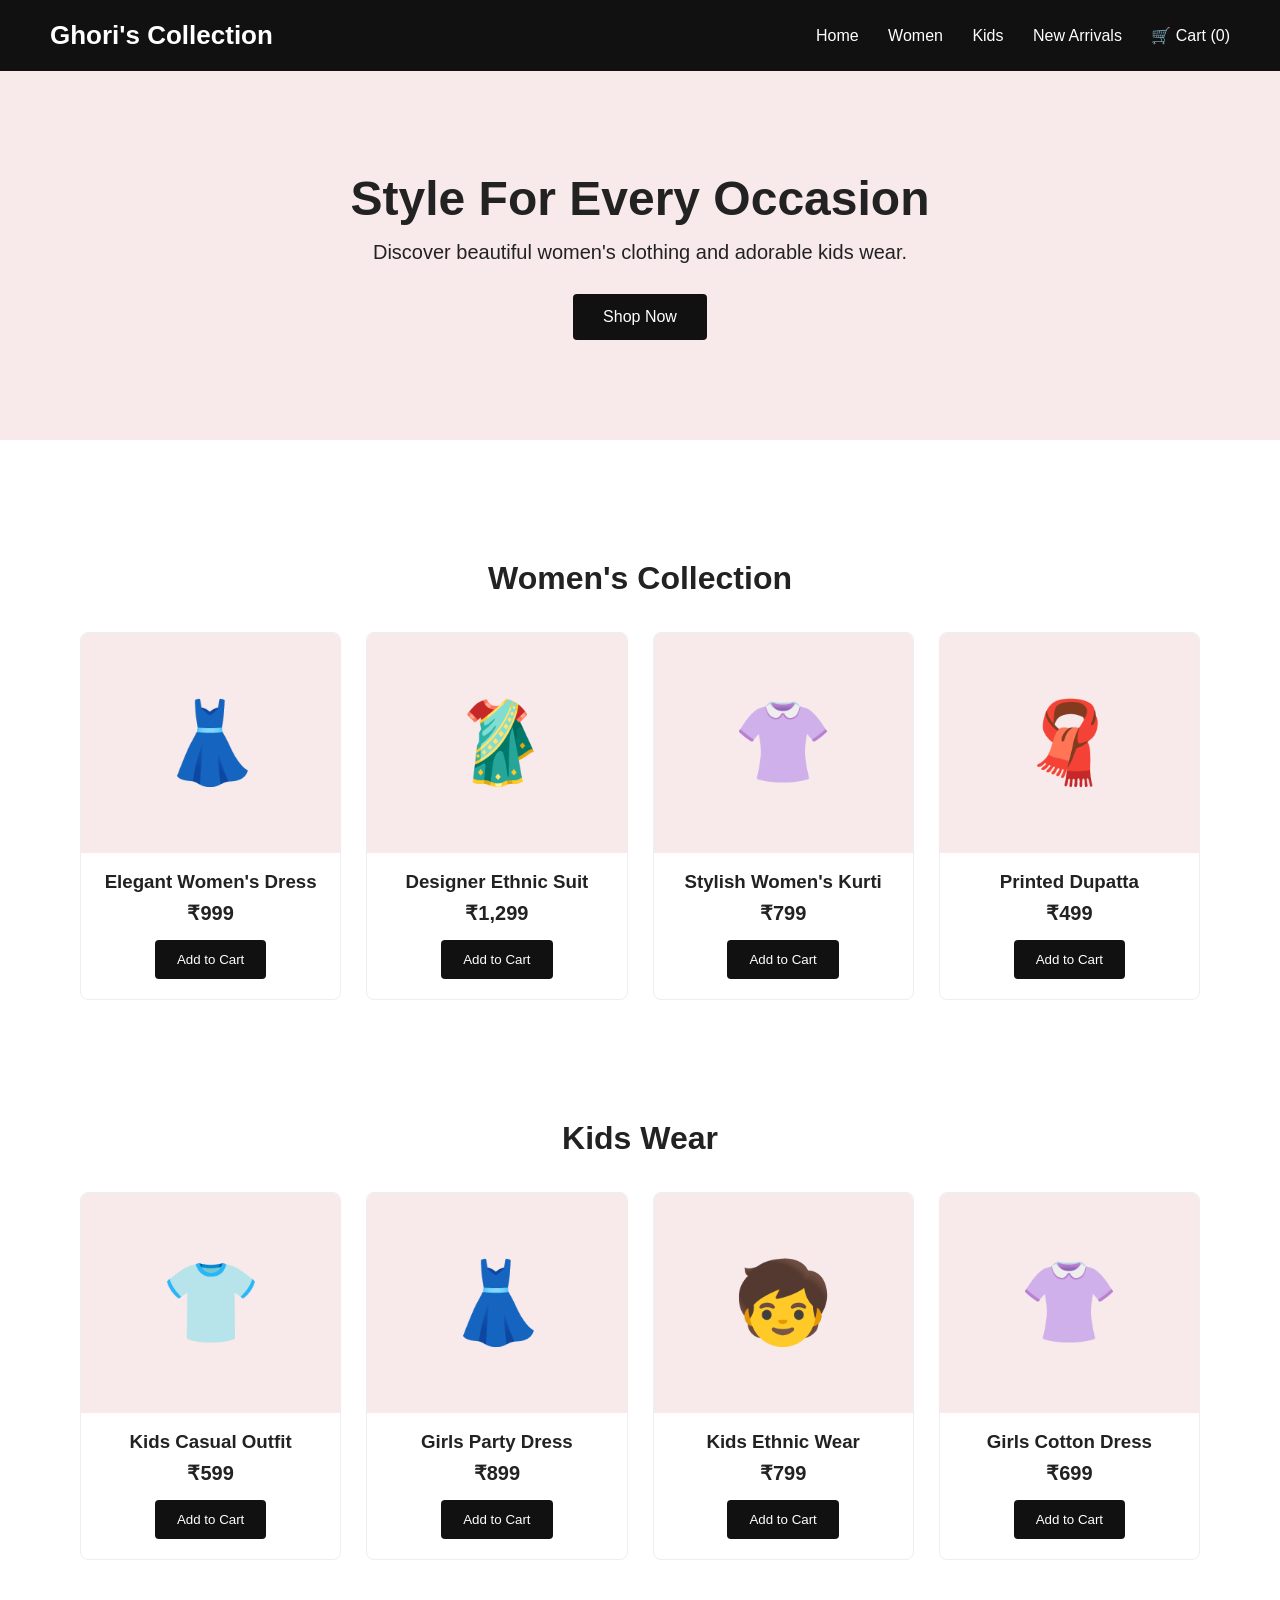
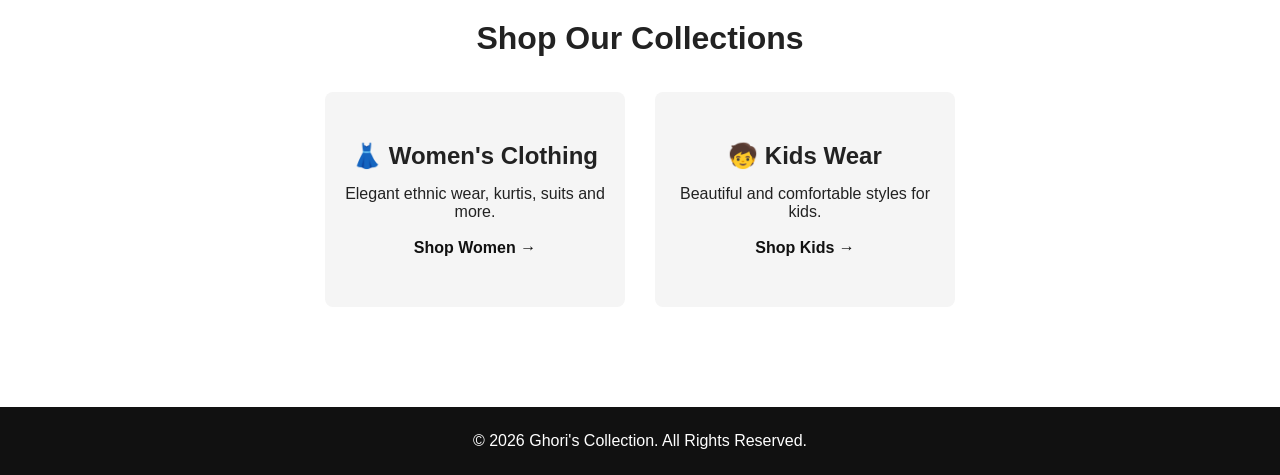
==== index.html @ 00136d75 "Add files via upload" ====
<!DOCTYPE html>
<html lang="en">
<head>
    <meta charset="UTF-8">
    <meta name="viewport" content="width=device-width, initial-scale=1.0">

    <title>Ghori's Collection</title>
    <link rel="stylesheet" href="css/style.css">
</head>


<body>

<header>
    <div class="logo">Ghori's Collection</div>

    <nav>
        <a href="#">Home</a>
        <a href="#">Women</a>
        <a href="#">Kids</a>
        <a href="#">New Arrivals</a>
        <a href="#" id="cart">🛒 Cart (0)</a>
    </nav>
</header>

<section class="hero">
    <h1>Style For Every Occasion</h1>
    <p>Discover beautiful women's clothing and adorable kids wear.</p>
    <a href="#" class="shop-button">Shop Now</a>
</section>

<section class="categories">
    <section class="products">

        <h2>Women's Collection</h2>

        <div class="product-container">

            <div class="product-card">
                <div class="product-image">👗</div>
                <h3>Elegant Women's Dress</h3>
                <p class="price">₹999</p>
                <button onclick="addToCart('Elegant Women\'s Dress', 999)">Add to Cart</button>
            </div>

            <div class="product-card">
                <div class="product-image">🥻</div>
                <h3>Designer Ethnic Suit</h3>
                <p class="price">₹1,299</p>
                <button onclick="addToCart('Designer Ethnic Suit', 1299)">Add to Cart</button>
            </div>

            <div class="product-card">
                <div class="product-image">👚</div>
                <h3>Stylish Women's Kurti</h3>
                <p class="price">₹799</p>
                <button onclick="addToCart()">Add to Cart</button>
            </div>

            <div class="product-card">
                <div class="product-image">🧣</div>
                <h3>Printed Dupatta</h3>
                <p class="price">₹499</p>
                <button onclick="addToCart()">Add to Cart</button>
            </div>

        </div>

    </section><section class="products">

    <h2>Kids Wear</h2>

    <div class="product-container">

        <div class="product-card">
            <div class="product-image">👕</div>
            <h3>Kids Casual Outfit</h3>
            <p class="price">₹599</p>
            <button onclick="addToCart()">Add to Cart</button>
        </div>

        <div class="product-card">
            <div class="product-image">👗</div>
            <h3>Girls Party Dress</h3>
            <p class="price">₹899</p>
            <button onclick="addToCart()">Add to Cart</button>
        </div>

        <div class="product-card">
            <div class="product-image">🧒</div>
            <h3>Kids Ethnic Wear</h3>
            <p class="price">₹799</p>
            <button onclick="addToCart()">Add to Cart</button>
        </div>

        <div class="product-card">
            <div class="product-image">👚</div>
            <h3>Girls Cotton Dress</h3>
            <p class="price">₹699</p>
            <button onclick="addToCart()">Add to Cart</button>
        </div>

    </div>

</section>

    <h2>Shop Our Collections</h2>

    <div class="category-container">

        <div class="category-card">
            <h3>👗 Women's Clothing</h3>
            <p>Elegant ethnic wear, kurtis, suits and more.</p>
            <br>
            <a href="#">Shop Women →</a>
        </div>

        <div class="category-card">
            <h3>🧒 Kids Wear</h3>
            <p>Beautiful and comfortable styles for kids.</p>
            <br>
            <a href="#">Shop Kids →</a>
        </div>

    </div>

</section>

    <footer>
        <p>© 2026 Ghori's Collection. All Rights Reserved.</p>
    </footer>

    <script src="js/script.js"></script>

</body>
</html>
---- css/style.css ----
* {
    margin: 0;
    padding: 0;
    box-sizing: border-box;
}

body {
    font-family: Arial, sans-serif;
    background: #fff;
    color: #222;
}

header {
    background: #111;
    color: white;
    padding: 20px 50px;
    display: flex;
    justify-content: space-between;
    align-items: center;
}

.logo {
    font-size: 26px;
    font-weight: bold;
}

nav a {
    color: white;
    text-decoration: none;
    margin-left: 25px;
    font-size: 16px;
}

nav a:hover {
    color: #e8b4b8;
}

.hero {
    text-align: center;
    padding: 100px 20px;
    background: #f8e9eb;
}

.hero h1 {
    font-size: 48px;
    margin-bottom: 15px;
}

.hero p {
    font-size: 20px;
    margin-bottom: 30px;
}

.shop-button {
    background: #111;
    color: white;
    padding: 14px 30px;
    text-decoration: none;
    display: inline-block;
    border-radius: 4px;
}

.shop-button:hover {
    background: #444;
}

.categories {
    padding: 60px 40px;
    text-align: center;
}

.categories h2 {
    font-size: 32px;
    margin-bottom: 35px;
}

.category-container {
    display: flex;
    justify-content: center;
    gap: 30px;
    flex-wrap: wrap;
}

.category-card {
    width: 300px;
    padding: 50px 20px;
    background: #f5f5f5;
    border-radius: 8px;
}

.category-card h3 {
    font-size: 24px;
    margin-bottom: 15px;
}

.category-card a {
    color: #111;
    font-weight: bold;
    text-decoration: none;
}

footer {
    background: #111;
    color: white;
    text-align: center;
    padding: 25px;
    margin-top: 40px;
}
.products {
    padding: 60px 40px;
    text-align: center;
}

.products h2 {
    font-size: 32px;
    margin-bottom: 35px;
}

.product-container {
    display: grid;
    grid-template-columns: repeat(4, 1fr);
    gap: 25px;
    max-width: 1200px;
    margin: auto;
}

.product-card {
    background: white;
    border: 1px solid #eee;
    border-radius: 8px;
    padding-bottom: 20px;
    overflow: hidden;
    transition: transform 0.3s;
}

.product-card:hover {
    transform: translateY(-5px);
}

.product-image {
    height: 220px;
    background: #f8e9eb;
    display: flex;
    align-items: center;
    justify-content: center;
    font-size: 80px;
}

.product-card h3 {
    margin: 18px 10px 8px;
}

.price {
    font-size: 20px;
    font-weight: bold;
    margin-bottom: 15px;
}

.product-card button {
    background: #111;
    color: white;
    border: none;
    padding: 12px 22px;
    border-radius: 4px;
    cursor: pointer;
}

.product-card button:hover {
    background: #444;
}

@media (max-width: 800px) {
    .product-container {
        grid-template-columns: repeat(2, 1fr);
    }
}

@media (max-width: 500px) {
    .product-container {
        grid-template-columns: 1fr;
    }
}
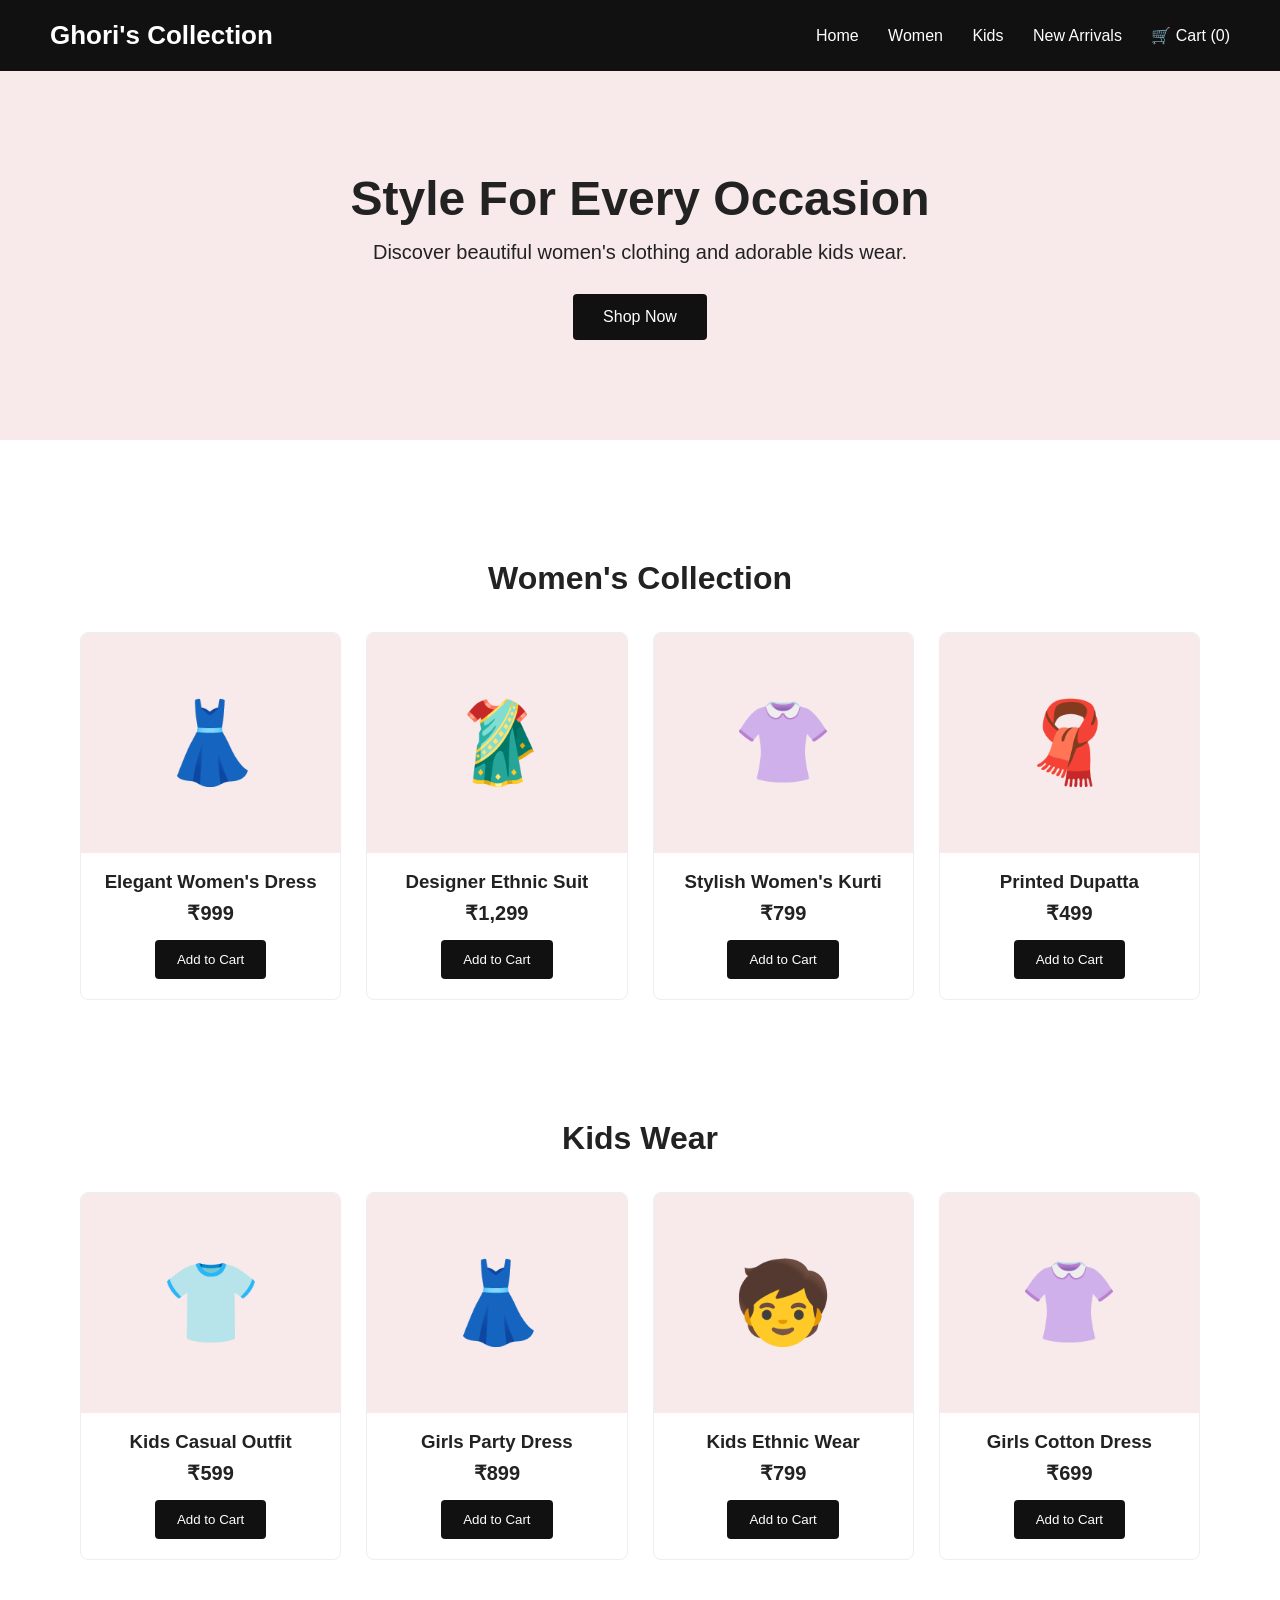
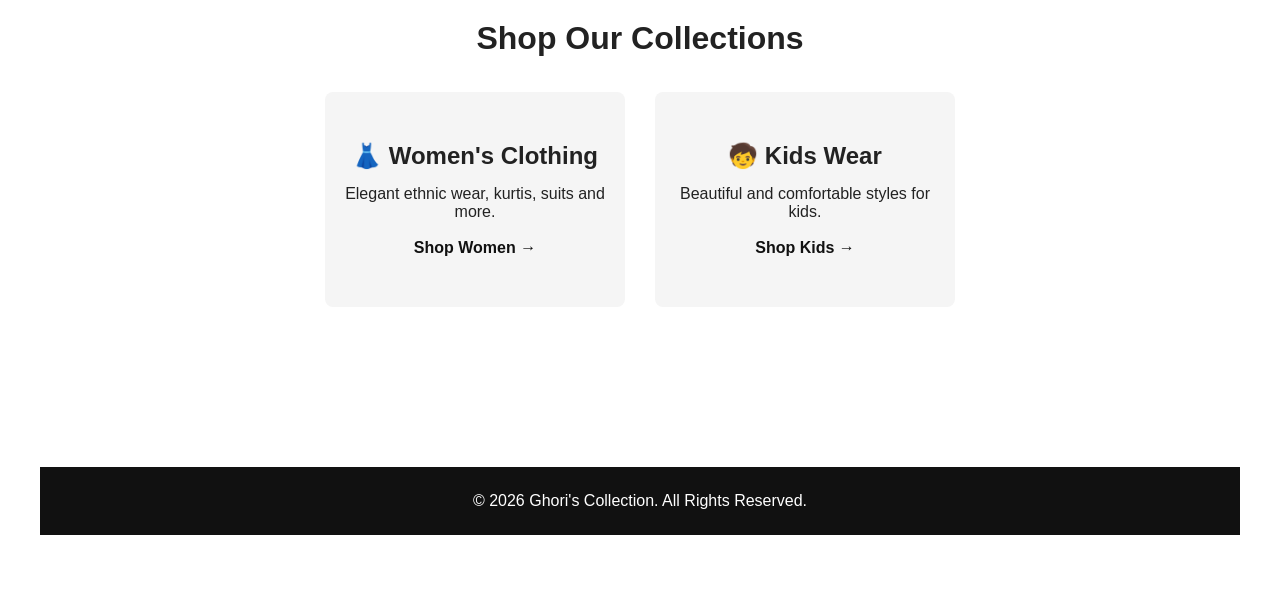
==== commit 9bee838b: "Fix navigation sections" ====
--- a/index.html
+++ b/index.html
@@ -1,136 +1,136 @@
-<!DOCTYPE html>
-<html lang="en">
-<head>
-    <meta charset="UTF-8">
-    <meta name="viewport" content="width=device-width, initial-scale=1.0">
-
-    <title>Ghori's Collection</title>
-    <link rel="stylesheet" href="css/style.css">
-</head>
-
-
-<body>
-
-<header>
-    <div class="logo">Ghori's Collection</div>
-
-    <nav>
-        <a href="#">Home</a>
-        <a href="#">Women</a>
-        <a href="#">Kids</a>
-        <a href="#">New Arrivals</a>
-        <a href="#" id="cart">🛒 Cart (0)</a>
-    </nav>
-</header>
-
-<section class="hero">
-    <h1>Style For Every Occasion</h1>
-    <p>Discover beautiful women's clothing and adorable kids wear.</p>
-    <a href="#" class="shop-button">Shop Now</a>
-</section>
-
-<section class="categories">
-    <section class="products">
-
-        <h2>Women's Collection</h2>
-
-        <div class="product-container">
-
-            <div class="product-card">
-                <div class="product-image">👗</div>
-                <h3>Elegant Women's Dress</h3>
-                <p class="price">₹999</p>
-                <button onclick="addToCart('Elegant Women\'s Dress', 999)">Add to Cart</button>
-            </div>
-
-            <div class="product-card">
-                <div class="product-image">🥻</div>
-                <h3>Designer Ethnic Suit</h3>
-                <p class="price">₹1,299</p>
-                <button onclick="addToCart('Designer Ethnic Suit', 1299)">Add to Cart</button>
-            </div>
-
-            <div class="product-card">
-                <div class="product-image">👚</div>
-                <h3>Stylish Women's Kurti</h3>
-                <p class="price">₹799</p>
-                <button onclick="addToCart()">Add to Cart</button>
-            </div>
-
-            <div class="product-card">
-                <div class="product-image">🧣</div>
-                <h3>Printed Dupatta</h3>
-                <p class="price">₹499</p>
-                <button onclick="addToCart()">Add to Cart</button>
-            </div>
-
-        </div>
-
-    </section><section class="products">
-
-    <h2>Kids Wear</h2>
-
-    <div class="product-container">
-
-        <div class="product-card">
-            <div class="product-image">👕</div>
-            <h3>Kids Casual Outfit</h3>
-            <p class="price">₹599</p>
-            <button onclick="addToCart()">Add to Cart</button>
-        </div>
-
-        <div class="product-card">
-            <div class="product-image">👗</div>
-            <h3>Girls Party Dress</h3>
-            <p class="price">₹899</p>
-            <button onclick="addToCart()">Add to Cart</button>
-        </div>
-
-        <div class="product-card">
-            <div class="product-image">🧒</div>
-            <h3>Kids Ethnic Wear</h3>
-            <p class="price">₹799</p>
-            <button onclick="addToCart()">Add to Cart</button>
-        </div>
-
-        <div class="product-card">
-            <div class="product-image">👚</div>
-            <h3>Girls Cotton Dress</h3>
-            <p class="price">₹699</p>
-            <button onclick="addToCart()">Add to Cart</button>
-        </div>
-
-    </div>
-
-</section>
-
-    <h2>Shop Our Collections</h2>
-
-    <div class="category-container">
-
-        <div class="category-card">
-            <h3>👗 Women's Clothing</h3>
-            <p>Elegant ethnic wear, kurtis, suits and more.</p>
-            <br>
-            <a href="#">Shop Women →</a>
-        </div>
-
-        <div class="category-card">
-            <h3>🧒 Kids Wear</h3>
-            <p>Beautiful and comfortable styles for kids.</p>
-            <br>
-            <a href="#">Shop Kids →</a>
-        </div>
-
-    </div>
-
-</section>
-
-    <footer>
-        <p>© 2026 Ghori's Collection. All Rights Reserved.</p>
-    </footer>
-
-    <script src="js/script.js"></script>
-
-</body>
+<!DOCTYPE html>
+<html lang="en">
+<head>
+    <meta charset="UTF-8">
+    <meta name="viewport" content="width=device-width, initial-scale=1.0">
+
+    <title>Ghori's Collection</title>
+    <link rel="stylesheet" href="css/style.css">
+</head>
+
+
+<body>
+
+<header>
+    <div class="logo">Ghori's Collection</div>
+
+    <nav>
+        <a href="#">Home</a>
+        <a href="#women">Women</a>
+        <a href="#kids">Kids</a>
+        <a href="#new-arrivals">New Arrivals</a>
+        <a href="cart.html" id="cart">🛒 Cart (0)</a>
+    </nav>
+</header>
+
+<section class="hero">
+    <h1>Style For Every Occasion</h1>
+    <p>Discover beautiful women's clothing and adorable kids wear.</p>
+    <a href="#" class="shop-button">Shop Now</a>
+</section>
+
+<section class="categories">
+    <section class="products" id="women">
+
+        <h2>Women's Collection</h2>
+
+        <div class="product-container">
+
+            <div class="product-card">
+                <div class="product-image">👗</div>
+                <h3>Elegant Women's Dress</h3>
+                <p class="price">₹999</p>
+                <button onclick="addToCart('Elegant Women\'s Dress', 999)">Add to Cart</button>
+            </div>
+
+            <div class="product-card">
+                <div class="product-image">🥻</div>
+                <h3>Designer Ethnic Suit</h3>
+                <p class="price">₹1,299</p>
+                <button onclick="addToCart('Designer Ethnic Suit', 1299)">Add to Cart</button>
+            </div>
+
+            <div class="product-card">
+                <div class="product-image">👚</div>
+                <h3>Stylish Women's Kurti</h3>
+                <p class="price">₹799</p>
+                <button onclick="addToCart()">Add to Cart</button>
+            </div>
+
+            <div class="product-card">
+                <div class="product-image">🧣</div>
+                <h3>Printed Dupatta</h3>
+                <p class="price">₹499</p>
+                <button onclick="addToCart()">Add to Cart</button>
+            </div>
+
+        </div>
+
+    </section><section class="products" id="kids">
+
+    <h2>Kids Wear</h2>
+
+    <div class="product-container">
+
+        <div class="product-card">
+            <div class="product-image">👕</div>
+            <h3>Kids Casual Outfit</h3>
+            <p class="price">₹599</p>
+            <button onclick="addToCart()">Add to Cart</button>
+        </div>
+
+        <div class="product-card">
+            <div class="product-image">👗</div>
+            <h3>Girls Party Dress</h3>
+            <p class="price">₹899</p>
+            <button onclick="addToCart()">Add to Cart</button>
+        </div>
+
+        <div class="product-card">
+            <div class="product-image">🧒</div>
+            <h3>Kids Ethnic Wear</h3>
+            <p class="price">₹799</p>
+            <button onclick="addToCart()">Add to Cart</button>
+        </div>
+
+        <div class="product-card">
+            <div class="product-image">👚</div>
+            <h3>Girls Cotton Dress</h3>
+            <p class="price">₹699</p>
+            <button onclick="addToCart()">Add to Cart</button>
+        </div>
+
+    </div>
+
+</section>
+
+    <h2>Shop Our Collections</h2>
+
+    <div class="category-container">
+
+        <div class="category-card">
+            <h3>👗 Women's Clothing</h3>
+            <p>Elegant ethnic wear, kurtis, suits and more.</p>
+            <br>
+            <a href="#">Shop Women →</a>
+        </div>
+
+        <div class="category-card">
+            <h3>🧒 Kids Wear</h3>
+            <p>Beautiful and comfortable styles for kids.</p>
+            <br>
+            <a href="#">Shop Kids →</a>
+        </div>
+
+    </div>
+
+</section><section class="products" id="new-arrivals">
+
+    <footer>
+        <p>© 2026 Ghori's Collection. All Rights Reserved.</p>
+    </footer>
+
+    <script src="js/script.js"></script>
+
+</body>
 </html>
--- a/css/style.css
+++ b/css/style.css
@@ -1,182 +1,182 @@
-* {
-    margin: 0;
-    padding: 0;
-    box-sizing: border-box;
-}
-
-body {
-    font-family: Arial, sans-serif;
-    background: #fff;
-    color: #222;
-}
-
-header {
-    background: #111;
-    color: white;
-    padding: 20px 50px;
-    display: flex;
-    justify-content: space-between;
-    align-items: center;
-}
-
-.logo {
-    font-size: 26px;
-    font-weight: bold;
-}
-
-nav a {
-    color: white;
-    text-decoration: none;
-    margin-left: 25px;
-    font-size: 16px;
-}
-
-nav a:hover {
-    color: #e8b4b8;
-}
-
-.hero {
-    text-align: center;
-    padding: 100px 20px;
-    background: #f8e9eb;
-}
-
-.hero h1 {
-    font-size: 48px;
-    margin-bottom: 15px;
-}
-
-.hero p {
-    font-size: 20px;
-    margin-bottom: 30px;
-}
-
-.shop-button {
-    background: #111;
-    color: white;
-    padding: 14px 30px;
-    text-decoration: none;
-    display: inline-block;
-    border-radius: 4px;
-}
-
-.shop-button:hover {
-    background: #444;
-}
-
-.categories {
-    padding: 60px 40px;
-    text-align: center;
-}
-
-.categories h2 {
-    font-size: 32px;
-    margin-bottom: 35px;
-}
-
-.category-container {
-    display: flex;
-    justify-content: center;
-    gap: 30px;
-    flex-wrap: wrap;
-}
-
-.category-card {
-    width: 300px;
-    padding: 50px 20px;
-    background: #f5f5f5;
-    border-radius: 8px;
-}
-
-.category-card h3 {
-    font-size: 24px;
-    margin-bottom: 15px;
-}
-
-.category-card a {
-    color: #111;
-    font-weight: bold;
-    text-decoration: none;
-}
-
-footer {
-    background: #111;
-    color: white;
-    text-align: center;
-    padding: 25px;
-    margin-top: 40px;
-}
-.products {
-    padding: 60px 40px;
-    text-align: center;
-}
-
-.products h2 {
-    font-size: 32px;
-    margin-bottom: 35px;
-}
-
-.product-container {
-    display: grid;
-    grid-template-columns: repeat(4, 1fr);
-    gap: 25px;
-    max-width: 1200px;
-    margin: auto;
-}
-
-.product-card {
-    background: white;
-    border: 1px solid #eee;
-    border-radius: 8px;
-    padding-bottom: 20px;
-    overflow: hidden;
-    transition: transform 0.3s;
-}
-
-.product-card:hover {
-    transform: translateY(-5px);
-}
-
-.product-image {
-    height: 220px;
-    background: #f8e9eb;
-    display: flex;
-    align-items: center;
-    justify-content: center;
-    font-size: 80px;
-}
-
-.product-card h3 {
-    margin: 18px 10px 8px;
-}
-
-.price {
-    font-size: 20px;
-    font-weight: bold;
-    margin-bottom: 15px;
-}
-
-.product-card button {
-    background: #111;
-    color: white;
-    border: none;
-    padding: 12px 22px;
-    border-radius: 4px;
-    cursor: pointer;
-}
-
-.product-card button:hover {
-    background: #444;
-}
-
-@media (max-width: 800px) {
-    .product-container {
-        grid-template-columns: repeat(2, 1fr);
-    }
-}
-
-@media (max-width: 500px) {
-    .product-container {
-        grid-template-columns: 1fr;
-    }
+* {
+    margin: 0;
+    padding: 0;
+    box-sizing: border-box;
+}
+
+body {
+    font-family: Arial, sans-serif;
+    background: #fff;
+    color: #222;
+}
+
+header {
+    background: #111;
+    color: white;
+    padding: 20px 50px;
+    display: flex;
+    justify-content: space-between;
+    align-items: center;
+}
+
+.logo {
+    font-size: 26px;
+    font-weight: bold;
+}
+
+nav a {
+    color: white;
+    text-decoration: none;
+    margin-left: 25px;
+    font-size: 16px;
+}
+
+nav a:hover {
+    color: #e8b4b8;
+}
+
+.hero {
+    text-align: center;
+    padding: 100px 20px;
+    background: #f8e9eb;
+}
+
+.hero h1 {
+    font-size: 48px;
+    margin-bottom: 15px;
+}
+
+.hero p {
+    font-size: 20px;
+    margin-bottom: 30px;
+}
+
+.shop-button {
+    background: #111;
+    color: white;
+    padding: 14px 30px;
+    text-decoration: none;
+    display: inline-block;
+    border-radius: 4px;
+}
+
+.shop-button:hover {
+    background: #444;
+}
+
+.categories {
+    padding: 60px 40px;
+    text-align: center;
+}
+
+.categories h2 {
+    font-size: 32px;
+    margin-bottom: 35px;
+}
+
+.category-container {
+    display: flex;
+    justify-content: center;
+    gap: 30px;
+    flex-wrap: wrap;
+}
+
+.category-card {
+    width: 300px;
+    padding: 50px 20px;
+    background: #f5f5f5;
+    border-radius: 8px;
+}
+
+.category-card h3 {
+    font-size: 24px;
+    margin-bottom: 15px;
+}
+
+.category-card a {
+    color: #111;
+    font-weight: bold;
+    text-decoration: none;
+}
+
+footer {
+    background: #111;
+    color: white;
+    text-align: center;
+    padding: 25px;
+    margin-top: 40px;
+}
+.products {
+    padding: 60px 40px;
+    text-align: center;
+}
+
+.products h2 {
+    font-size: 32px;
+    margin-bottom: 35px;
+}
+
+.product-container {
+    display: grid;
+    grid-template-columns: repeat(4, 1fr);
+    gap: 25px;
+    max-width: 1200px;
+    margin: auto;
+}
+
+.product-card {
+    background: white;
+    border: 1px solid #eee;
+    border-radius: 8px;
+    padding-bottom: 20px;
+    overflow: hidden;
+    transition: transform 0.3s;
+}
+
+.product-card:hover {
+    transform: translateY(-5px);
+}
+
+.product-image {
+    height: 220px;
+    background: #f8e9eb;
+    display: flex;
+    align-items: center;
+    justify-content: center;
+    font-size: 80px;
+}
+
+.product-card h3 {
+    margin: 18px 10px 8px;
+}
+
+.price {
+    font-size: 20px;
+    font-weight: bold;
+    margin-bottom: 15px;
+}
+
+.product-card button {
+    background: #111;
+    color: white;
+    border: none;
+    padding: 12px 22px;
+    border-radius: 4px;
+    cursor: pointer;
+}
+
+.product-card button:hover {
+    background: #444;
+}
+
+@media (max-width: 800px) {
+    .product-container {
+        grid-template-columns: repeat(2, 1fr);
+    }
+}
+
+@media (max-width: 500px) {
+    .product-container {
+        grid-template-columns: 1fr;
+    }
 }
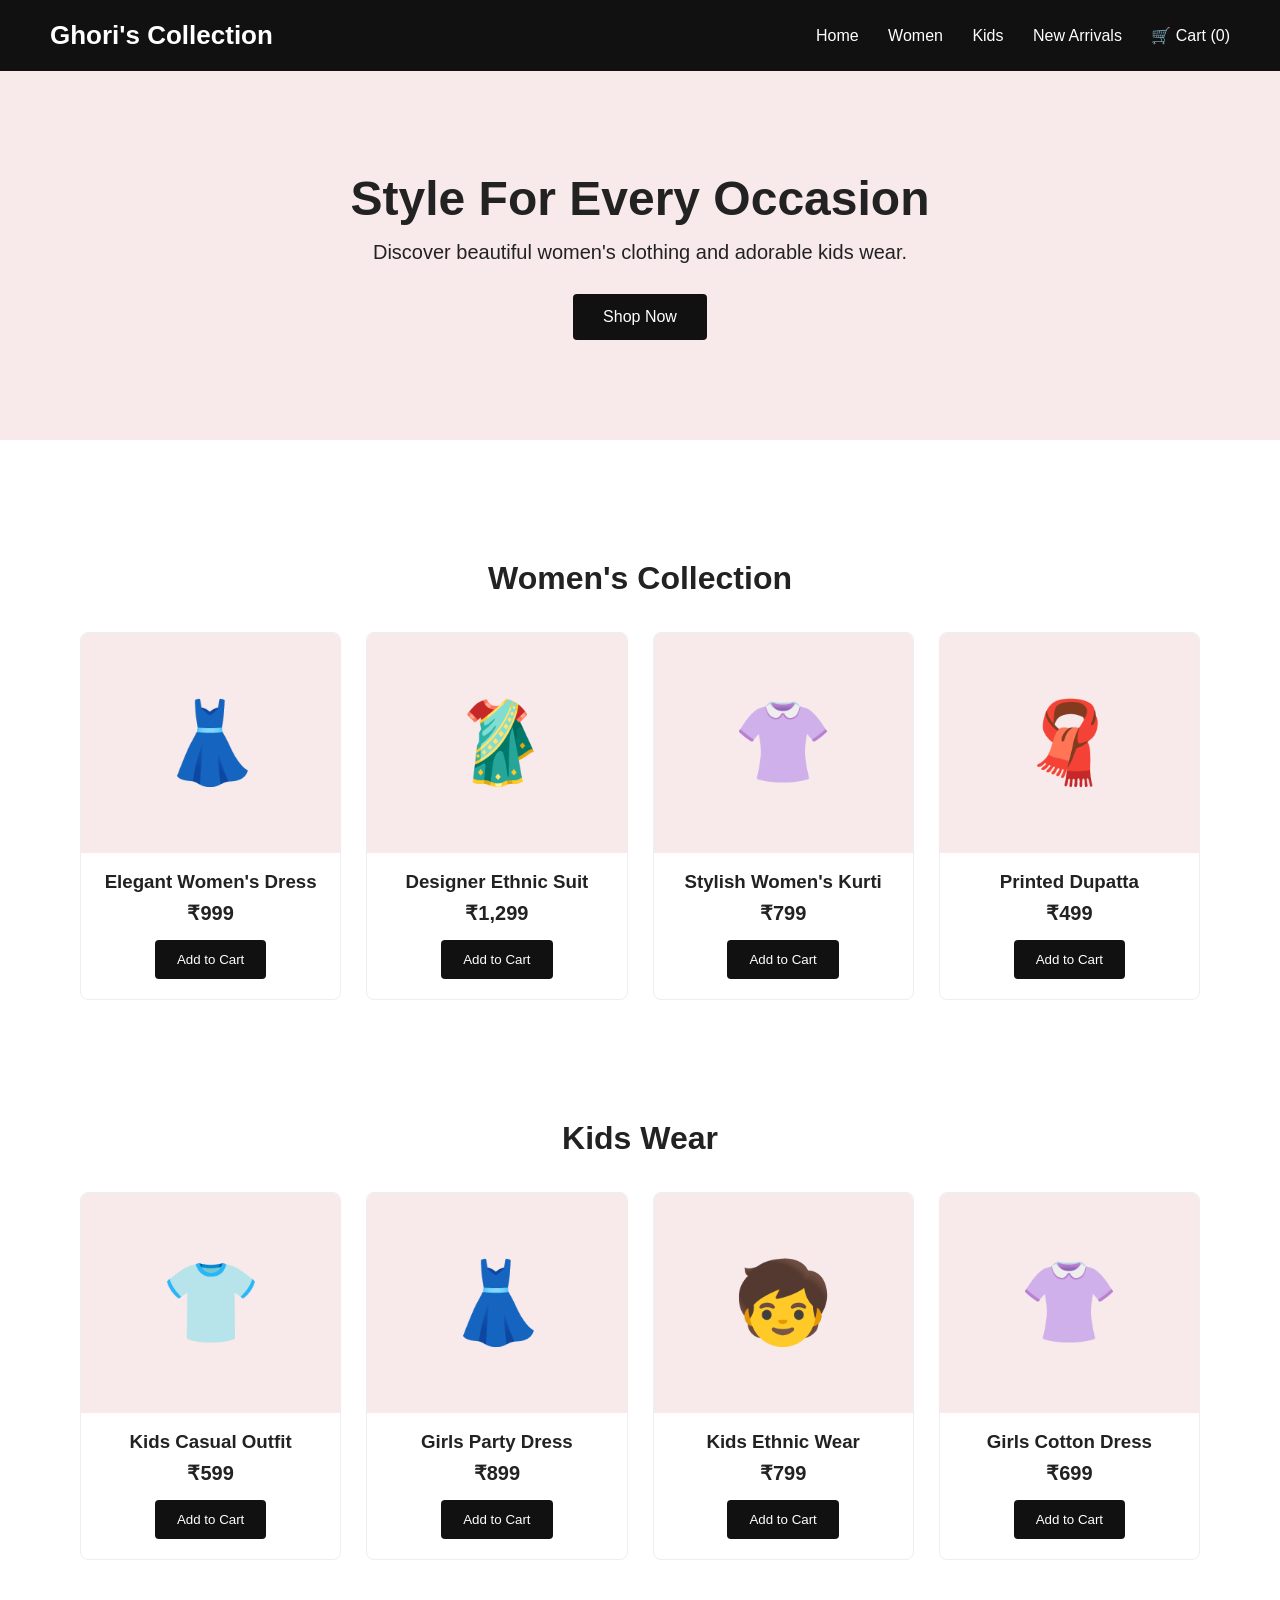
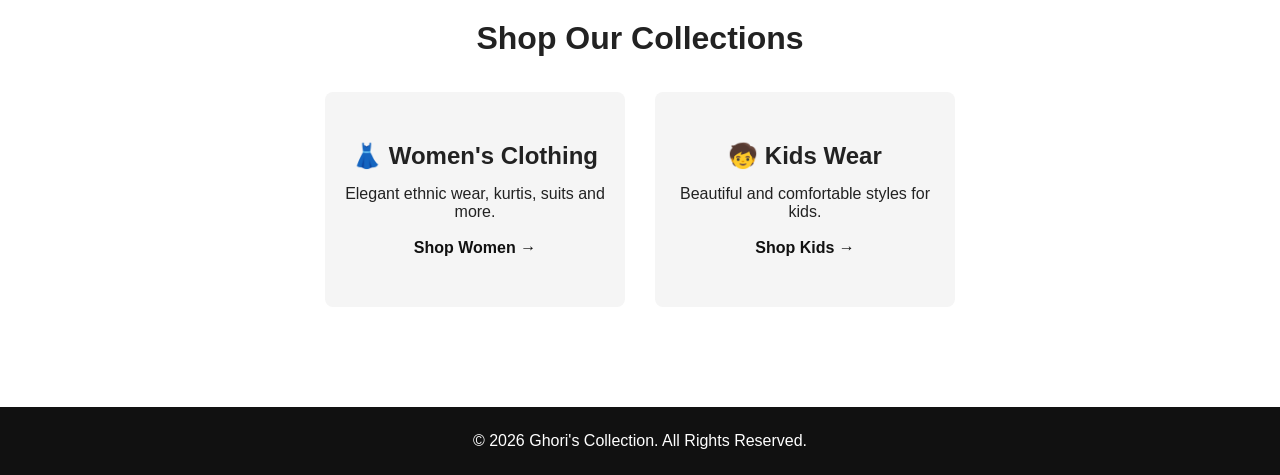
==== commit 25368815: "Fix navigation" ====
--- a/index.html
+++ b/index.html
@@ -124,7 +124,7 @@
 
     </div>
 
-</section><section class="products" id="new-arrivals">
+</section>
 
     <footer>
         <p>© 2026 Ghori's Collection. All Rights Reserved.</p>
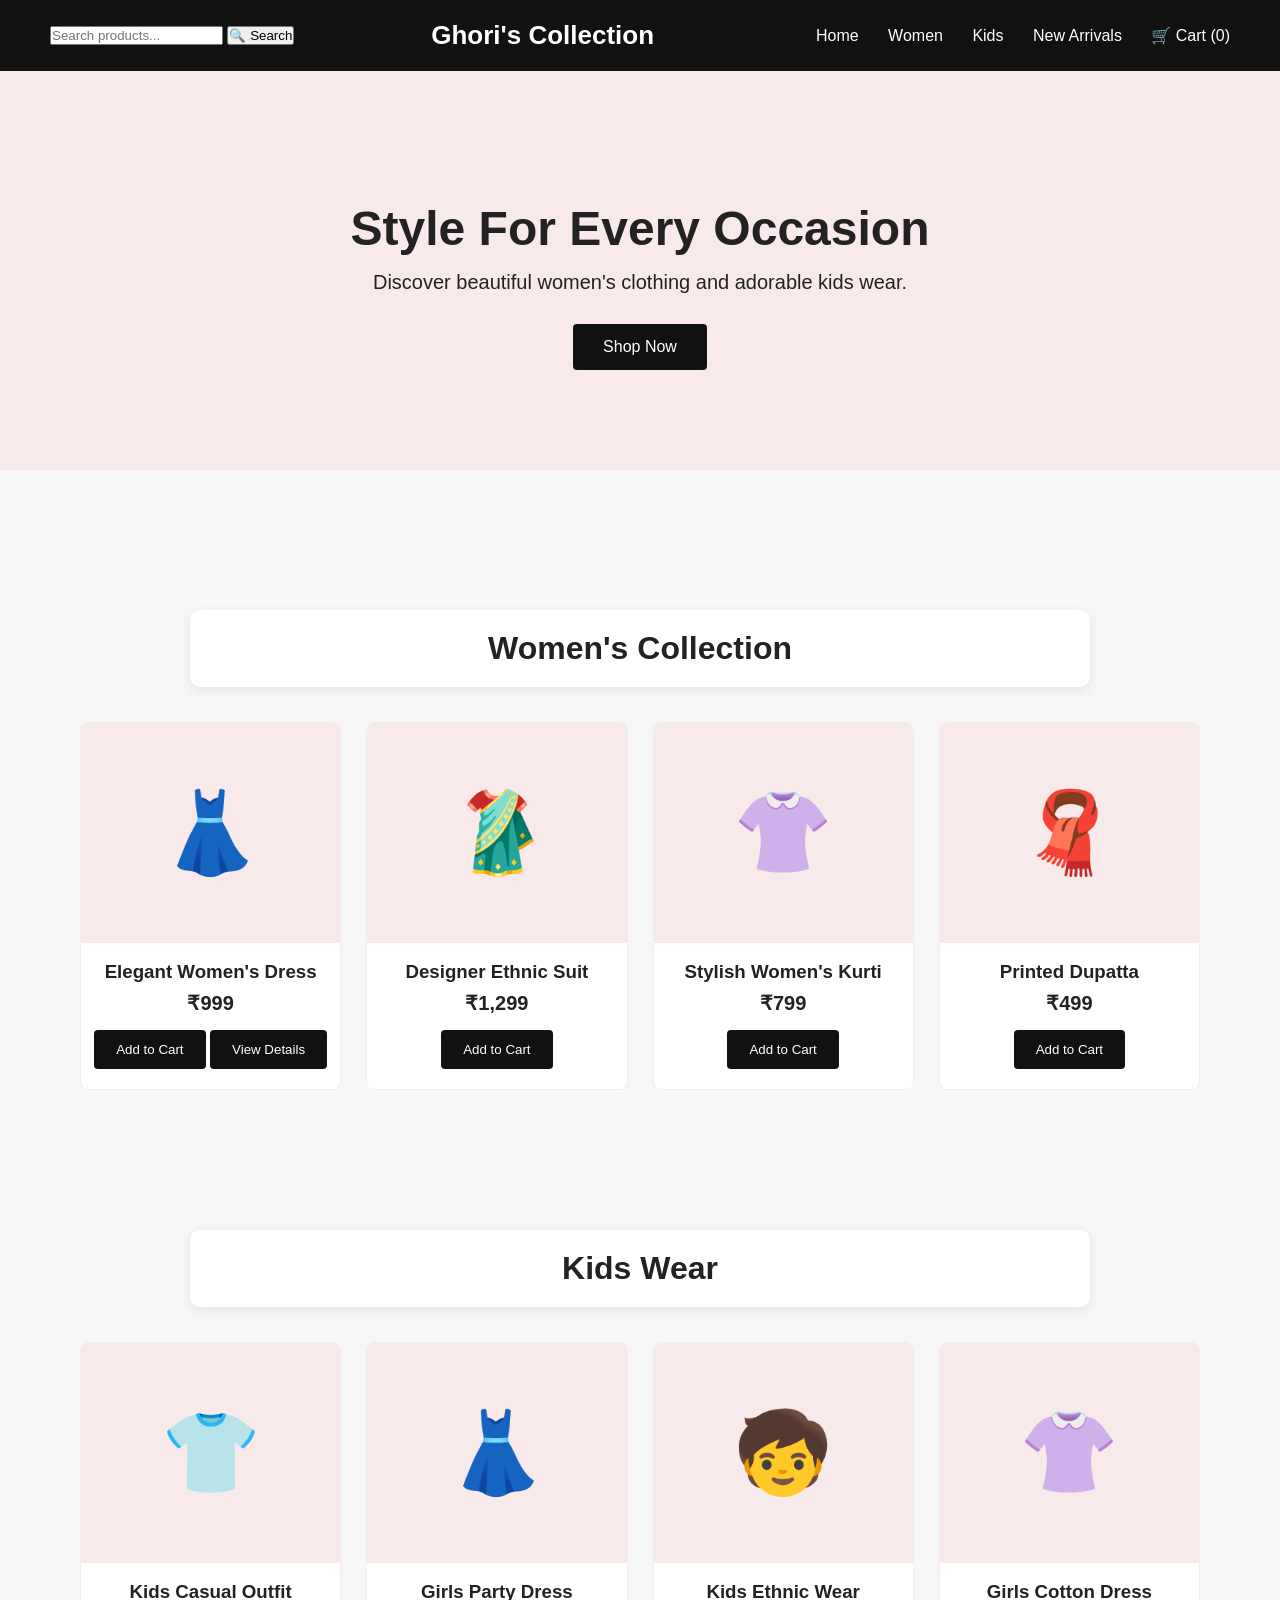
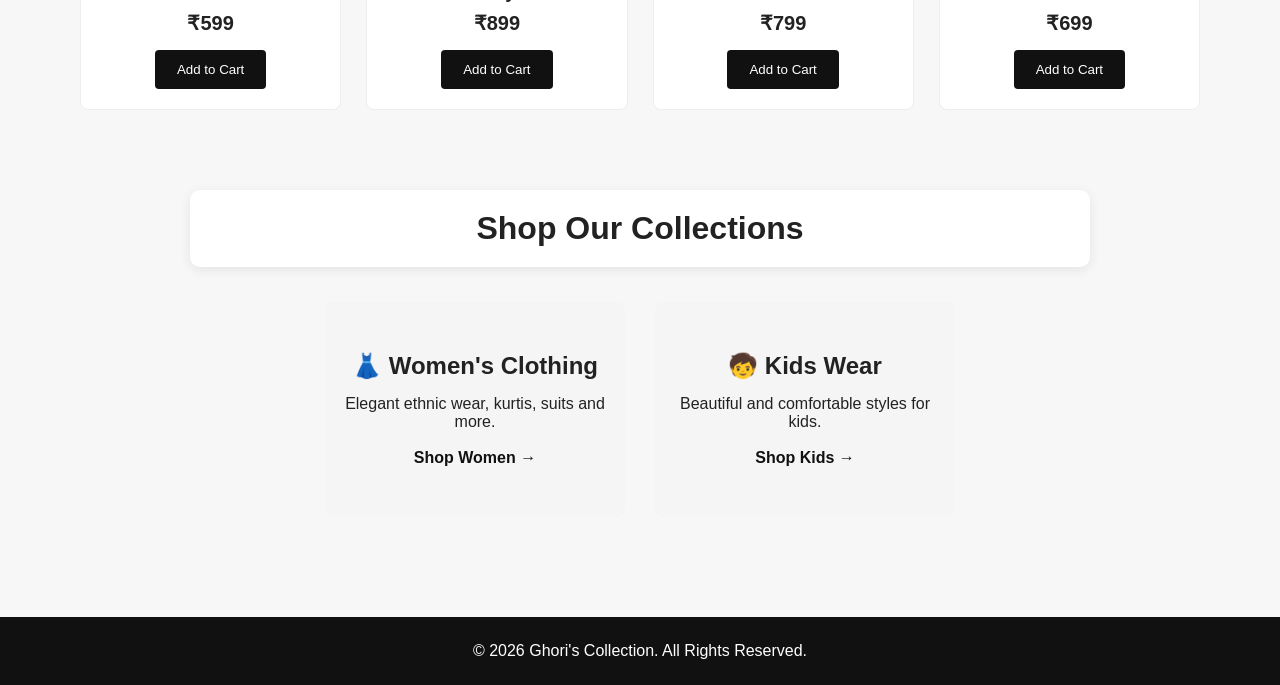
==== commit c8e1862c: "update website features and styling" ====
--- a/index.html
+++ b/index.html
@@ -11,8 +11,21 @@
 
 <body>
 
-<header>
-    <div class="logo">Ghori's Collection</div>
+
+    <header>
+        <div class="search-bar">
+            <input
+                    type="text"
+                    id="product-search"
+                    placeholder="Search products..."
+            >
+
+            <button onclick="searchProducts()">🔍 Search</button>
+        </div>
+
+
+
+        <div class="logo">Ghori's Collection</div>
 
     <nav>
         <a href="#">Home</a>
@@ -22,8 +35,11 @@
         <a href="cart.html" id="cart">🛒 Cart (0)</a>
     </nav>
 </header>
+    <p id="no-results" style="display: none; text-align: center;">
+        🔍 No products found
+    </p>
 
-<section class="hero">
+    <section class="hero">
     <h1>Style For Every Occasion</h1>
     <p>Discover beautiful women's clothing and adorable kids wear.</p>
     <a href="#" class="shop-button">Shop Now</a>
@@ -41,6 +57,9 @@
                 <h3>Elegant Women's Dress</h3>
                 <p class="price">₹999</p>
                 <button onclick="addToCart('Elegant Women\'s Dress', 999)">Add to Cart</button>
+                <button onclick="viewProduct('Elegant Women\'s Dress', 999)">
+                    View Details
+                </button>
             </div>
 
             <div class="product-card">
--- a/css/style.css
+++ b/css/style.css
@@ -179,4 +179,263 @@
     .product-container {
         grid-template-columns: 1fr;
     }
+}
+/* =========================
+   SHOPPING CART
+   ========================= */
+
+body {
+    font-family: Arial, sans-serif;
+    background: #f7f7f7;
+    color: #222;
+}
+
+h1 {
+    text-align: center;
+    margin: 30px 0;
+}
+
+/* Cart container */
+#cart-items {
+    width: 90%;
+    max-width: 900px;
+    margin: 0 auto 25px;
+}
+
+/* Individual cart item */
+.cart-item {
+    background: white;
+    padding: 20px;
+    margin-bottom: 15px;
+    border-radius: 10px;
+    box-shadow: 0 3px 12px rgba(0,0,0,0.08);
+}
+
+/* Product name */
+.cart-item h3 {
+    margin: 0 0 10px;
+    font-size: 20px;
+}
+
+/* Price and item total */
+.cart-item p {
+    margin: 8px 0;
+    font-size: 16px;
+}
+
+/* Quantity buttons */
+.cart-item button {
+    border: none;
+    background: #111;
+    color: white;
+    padding: 8px 14px;
+    margin: 5px;
+    border-radius: 5px;
+    cursor: pointer;
+    font-size: 15px;
+}
+
+.cart-item button:hover {
+    background: #444;
+}
+
+/* Quantity number */
+.cart-item span {
+    font-weight: bold;
+    font-size: 17px;
+}
+
+/* Remove button */
+.cart-item button:last-of-type {
+    background: #c62828;
+}
+
+.cart-item button:last-of-type:hover {
+    background: #8e0000;
+}
+
+/* Total */
+h2 {
+    width: 90%;
+    max-width: 900px;
+    margin: 20px auto;
+    padding: 20px;
+    background: white;
+    border-radius: 10px;
+    box-shadow: 0 3px 12px rgba(0,0,0,0.08);
+}
+
+/* Bottom buttons */
+body > button {
+    padding: 12px 20px;
+    margin: 8px;
+    border: none;
+    border-radius: 6px;
+    background: #111;
+    color: white;
+    cursor: pointer;
+    font-size: 16px;
+}
+
+body > button:hover {
+    background: #444;
+}
+
+/* Mobile */
+@media (max-width: 600px) {
+
+    #cart-items {
+        width: 94%;
+    }
+
+    .cart-item {
+        padding: 15px;
+    }
+
+    .cart-item h3 {
+        font-size: 18px;
+    }
+
+    .cart-item button {
+        padding: 7px 11px;
+    }
+
+    h2 {
+        width: 94%;
+    }
+}
+/* Search Box */
+
+.search-box {
+    display: flex;
+    justify-content: center;
+    align-items: center;
+    gap: 8px;
+    margin: 25px auto;
+    width: 90%;
+    max-width: 600px;
+}
+
+.search-box input {
+    flex: 1;
+    padding: 13px 16px;
+    border: 1px solid #ccc;
+    border-radius: 6px;
+    font-size: 16px;
+    outline: none;
+}
+
+.search-box input:focus {
+    border-color: #111;
+}
+
+.search-box button {
+    padding: 13px 18px;
+    border: none;
+    border-radius: 6px;
+    background: #111;
+    color: white;
+    cursor: pointer;
+    font-size: 15px;
+}
+
+.search-box button:hover {
+    background: #444;
+}
+
+@media (max-width: 600px) {
+    .search-box {
+        width: 94%;
+    }
+
+    .search-box button {
+        padding: 13px;
+    }
+}
+/* Product Details Page */
+
+.product-details {
+    display: flex;
+    gap: 50px;
+    max-width: 1000px;
+    margin: 60px auto;
+    padding: 40px;
+    align-items: center;
+}
+
+.product-details-image {
+    width: 400px;
+    height: 450px;
+    background: #f5f5f5;
+    display: flex;
+    align-items: center;
+    justify-content: center;
+    font-size: 150px;
+    border-radius: 10px;
+}
+
+.product-details-info {
+    flex: 1;
+}
+
+.product-details-info h1 {
+    font-size: 32px;
+    margin-bottom: 15px;
+}
+
+.product-details-price {
+    font-size: 26px;
+    font-weight: bold;
+    margin-bottom: 20px;
+}
+
+.product-details-info p {
+    font-size: 17px;
+    line-height: 1.6;
+}
+
+.size-button {
+    background: white;
+    color: #111;
+    border: 1px solid #333;
+    padding: 10px 18px;
+    margin-right: 8px;
+    border-radius: 4px;
+    cursor: pointer;
+}
+
+.size-button:hover {
+    background: #111;
+    color: white;
+}
+
+.product-details-info > button:not(.size-button) {
+    background: #111;
+    color: white;
+    border: none;
+    padding: 12px 20px;
+    margin-right: 10px;
+    border-radius: 4px;
+    cursor: pointer;
+}
+
+.product-details-info > button:not(.size-button):hover {
+    background: #444;
+}
+
+@media (max-width: 800px) {
+    .product-details {
+        flex-direction: column;
+        padding: 20px;
+    }
+
+    .product-details-image {
+        width: 100%;
+        height: 350px;
+    }
+}
+.size-button.selected {
+    background-color: #222;
+    color: white;
+    border-color: #222;
 }
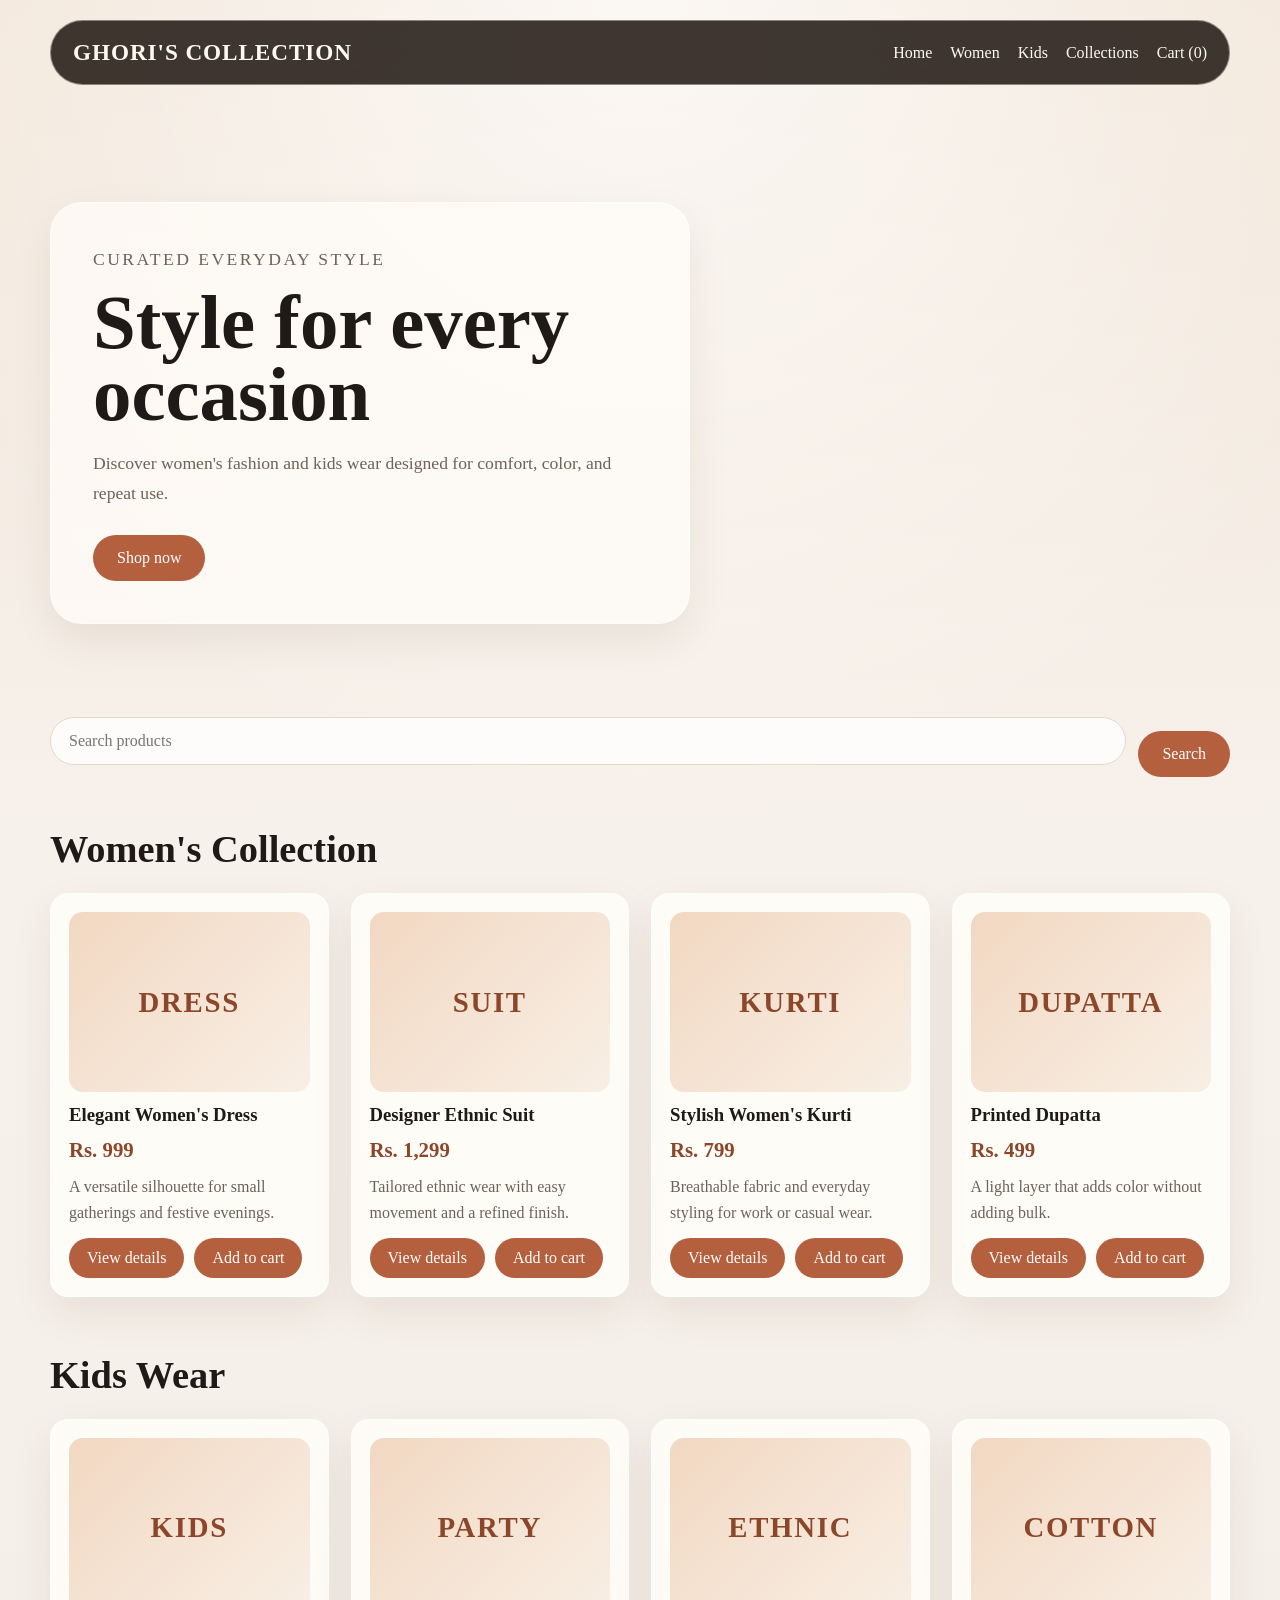
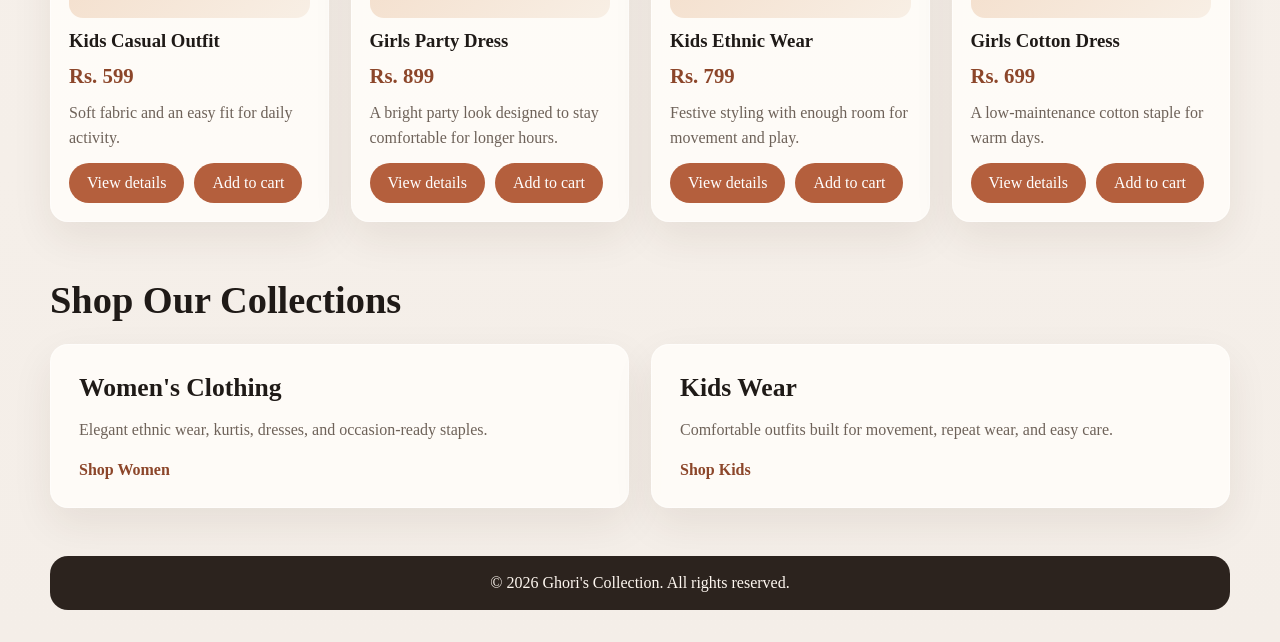
==== commit 4b48cd1e: "Improve storefront flow and checkout" ====
--- a/index.html
+++ b/index.html
@@ -3,153 +3,165 @@
 <head>
     <meta charset="UTF-8">
     <meta name="viewport" content="width=device-width, initial-scale=1.0">
-
     <title>Ghori's Collection</title>
     <link rel="stylesheet" href="css/style.css">
 </head>
-
-
-<body>
-
-
-    <header>
-        <div class="search-bar">
-            <input
-                    type="text"
-                    id="product-search"
-                    placeholder="Search products..."
-            >
-
-            <button onclick="searchProducts()">🔍 Search</button>
-        </div>
-
-
-
+<body data-page="home">
+    <header class="site-header">
         <div class="logo">Ghori's Collection</div>
 
-    <nav>
-        <a href="#">Home</a>
-        <a href="#women">Women</a>
-        <a href="#kids">Kids</a>
-        <a href="#new-arrivals">New Arrivals</a>
-        <a href="cart.html" id="cart">🛒 Cart (0)</a>
-    </nav>
-</header>
-    <p id="no-results" style="display: none; text-align: center;">
-        🔍 No products found
-    </p>
+        <nav class="site-nav" aria-label="Primary navigation">
+            <a href="index.html">Home</a>
+            <a href="#women">Women</a>
+            <a href="#kids">Kids</a>
+            <a href="#collections">Collections</a>
+            <a href="cart.html" id="cart-link">Cart (<span id="cart-count">0</span>)</a>
+        </nav>
+    </header>
 
-    <section class="hero">
-    <h1>Style For Every Occasion</h1>
-    <p>Discover beautiful women's clothing and adorable kids wear.</p>
-    <a href="#" class="shop-button">Shop Now</a>
-</section>
+    <main>
+        <section class="hero">
+            <div class="hero-copy">
+                <p class="eyebrow">Curated everyday style</p>
+                <h1>Style for every occasion</h1>
+                <p>Discover women's fashion and kids wear designed for comfort, color, and repeat use.</p>
+                <a href="#women" class="shop-button">Shop now</a>
+            </div>
+        </section>
 
-<section class="categories">
-    <section class="products" id="women">
+        <section class="search-box" aria-label="Product search">
+            <input
+                type="search"
+                id="product-search"
+                placeholder="Search products"
+                aria-label="Search products"
+            >
+            <button type="button" onclick="searchProducts()">Search</button>
+        </section>
 
-        <h2>Women's Collection</h2>
+        <p id="no-results" class="no-results" hidden>No products found.</p>
 
-        <div class="product-container">
+        <section class="products" id="women">
+            <h2>Women's Collection</h2>
+            <div class="product-container">
+                <article class="product-card" data-name="Elegant Women's Dress">
+                    <div class="product-image" aria-hidden="true">Dress</div>
+                    <h3>Elegant Women's Dress</h3>
+                    <p class="price">Rs. 999</p>
+                    <p class="product-copy">A versatile silhouette for small gatherings and festive evenings.</p>
+                    <div class="product-actions">
+                        <button type="button" onclick="viewProductById('elegant-womens-dress')">View details</button>
+                        <button type="button" onclick="addToCartById('elegant-womens-dress')">Add to cart</button>
+                    </div>
+                </article>
 
-            <div class="product-card">
-                <div class="product-image">👗</div>
-                <h3>Elegant Women's Dress</h3>
-                <p class="price">₹999</p>
-                <button onclick="addToCart('Elegant Women\'s Dress', 999)">Add to Cart</button>
-                <button onclick="viewProduct('Elegant Women\'s Dress', 999)">
-                    View Details
-                </button>
+                <article class="product-card" data-name="Designer Ethnic Suit">
+                    <div class="product-image" aria-hidden="true">Suit</div>
+                    <h3>Designer Ethnic Suit</h3>
+                    <p class="price">Rs. 1,299</p>
+                    <p class="product-copy">Tailored ethnic wear with easy movement and a refined finish.</p>
+                    <div class="product-actions">
+                        <button type="button" onclick="viewProductById('designer-ethnic-suit')">View details</button>
+                        <button type="button" onclick="addToCartById('designer-ethnic-suit')">Add to cart</button>
+                    </div>
+                </article>
+
+                <article class="product-card" data-name="Stylish Women's Kurti">
+                    <div class="product-image" aria-hidden="true">Kurti</div>
+                    <h3>Stylish Women's Kurti</h3>
+                    <p class="price">Rs. 799</p>
+                    <p class="product-copy">Breathable fabric and everyday styling for work or casual wear.</p>
+                    <div class="product-actions">
+                        <button type="button" onclick="viewProductById('stylish-womens-kurti')">View details</button>
+                        <button type="button" onclick="addToCartById('stylish-womens-kurti')">Add to cart</button>
+                    </div>
+                </article>
+
+                <article class="product-card" data-name="Printed Dupatta">
+                    <div class="product-image" aria-hidden="true">Dupatta</div>
+                    <h3>Printed Dupatta</h3>
+                    <p class="price">Rs. 499</p>
+                    <p class="product-copy">A light layer that adds color without adding bulk.</p>
+                    <div class="product-actions">
+                        <button type="button" onclick="viewProductById('printed-dupatta')">View details</button>
+                        <button type="button" onclick="addToCartById('printed-dupatta')">Add to cart</button>
+                    </div>
+                </article>
             </div>
+        </section>
 
-            <div class="product-card">
-                <div class="product-image">🥻</div>
-                <h3>Designer Ethnic Suit</h3>
-                <p class="price">₹1,299</p>
-                <button onclick="addToCart('Designer Ethnic Suit', 1299)">Add to Cart</button>
+        <section class="products" id="kids">
+            <h2>Kids Wear</h2>
+            <div class="product-container">
+                <article class="product-card" data-name="Kids Casual Outfit">
+                    <div class="product-image" aria-hidden="true">Kids</div>
+                    <h3>Kids Casual Outfit</h3>
+                    <p class="price">Rs. 599</p>
+                    <p class="product-copy">Soft fabric and an easy fit for daily activity.</p>
+                    <div class="product-actions">
+                        <button type="button" onclick="viewProductById('kids-casual-outfit')">View details</button>
+                        <button type="button" onclick="addToCartById('kids-casual-outfit')">Add to cart</button>
+                    </div>
+                </article>
+
+                <article class="product-card" data-name="Girls Party Dress">
+                    <div class="product-image" aria-hidden="true">Party</div>
+                    <h3>Girls Party Dress</h3>
+                    <p class="price">Rs. 899</p>
+                    <p class="product-copy">A bright party look designed to stay comfortable for longer hours.</p>
+                    <div class="product-actions">
+                        <button type="button" onclick="viewProductById('girls-party-dress')">View details</button>
+                        <button type="button" onclick="addToCartById('girls-party-dress')">Add to cart</button>
+                    </div>
+                </article>
+
+                <article class="product-card" data-name="Kids Ethnic Wear">
+                    <div class="product-image" aria-hidden="true">Ethnic</div>
+                    <h3>Kids Ethnic Wear</h3>
+                    <p class="price">Rs. 799</p>
+                    <p class="product-copy">Festive styling with enough room for movement and play.</p>
+                    <div class="product-actions">
+                        <button type="button" onclick="viewProductById('kids-ethnic-wear')">View details</button>
+                        <button type="button" onclick="addToCartById('kids-ethnic-wear')">Add to cart</button>
+                    </div>
+                </article>
+
+                <article class="product-card" data-name="Girls Cotton Dress">
+                    <div class="product-image" aria-hidden="true">Cotton</div>
+                    <h3>Girls Cotton Dress</h3>
+                    <p class="price">Rs. 699</p>
+                    <p class="product-copy">A low-maintenance cotton staple for warm days.</p>
+                    <div class="product-actions">
+                        <button type="button" onclick="viewProductById('girls-cotton-dress')">View details</button>
+                        <button type="button" onclick="addToCartById('girls-cotton-dress')">Add to cart</button>
+                    </div>
+                </article>
             </div>
+        </section>
 
-            <div class="product-card">
-                <div class="product-image">👚</div>
-                <h3>Stylish Women's Kurti</h3>
-                <p class="price">₹799</p>
-                <button onclick="addToCart()">Add to Cart</button>
+        <section class="categories" id="collections">
+            <h2>Shop Our Collections</h2>
+            <div class="category-container">
+                <article class="category-card">
+                    <h3>Women's Clothing</h3>
+                    <p>Elegant ethnic wear, kurtis, dresses, and occasion-ready staples.</p>
+                    <a href="#women">Shop Women</a>
+                </article>
+
+                <article class="category-card">
+                    <h3>Kids Wear</h3>
+                    <p>Comfortable outfits built for movement, repeat wear, and easy care.</p>
+                    <a href="#kids">Shop Kids</a>
+                </article>
             </div>
+        </section>
+    </main>
 
-            <div class="product-card">
-                <div class="product-image">🧣</div>
-                <h3>Printed Dupatta</h3>
-                <p class="price">₹499</p>
-                <button onclick="addToCart()">Add to Cart</button>
-            </div>
-
-        </div>
-
-    </section><section class="products" id="kids">
-
-    <h2>Kids Wear</h2>
-
-    <div class="product-container">
-
-        <div class="product-card">
-            <div class="product-image">👕</div>
-            <h3>Kids Casual Outfit</h3>
-            <p class="price">₹599</p>
-            <button onclick="addToCart()">Add to Cart</button>
-        </div>
-
-        <div class="product-card">
-            <div class="product-image">👗</div>
-            <h3>Girls Party Dress</h3>
-            <p class="price">₹899</p>
-            <button onclick="addToCart()">Add to Cart</button>
-        </div>
-
-        <div class="product-card">
-            <div class="product-image">🧒</div>
-            <h3>Kids Ethnic Wear</h3>
-            <p class="price">₹799</p>
-            <button onclick="addToCart()">Add to Cart</button>
-        </div>
-
-        <div class="product-card">
-            <div class="product-image">👚</div>
-            <h3>Girls Cotton Dress</h3>
-            <p class="price">₹699</p>
-            <button onclick="addToCart()">Add to Cart</button>
-        </div>
-
-    </div>
-
-</section>
-
-    <h2>Shop Our Collections</h2>
-
-    <div class="category-container">
-
-        <div class="category-card">
-            <h3>👗 Women's Clothing</h3>
-            <p>Elegant ethnic wear, kurtis, suits and more.</p>
-            <br>
-            <a href="#">Shop Women →</a>
-        </div>
-
-        <div class="category-card">
-            <h3>🧒 Kids Wear</h3>
-            <p>Beautiful and comfortable styles for kids.</p>
-            <br>
-            <a href="#">Shop Kids →</a>
-        </div>
-
-    </div>
-
-</section>
-
-    <footer>
-        <p>© 2026 Ghori's Collection. All Rights Reserved.</p>
+    <footer class="site-footer">
+        <p>&copy; 2026 Ghori's Collection. All rights reserved.</p>
     </footer>
 
+    <script src="js/products.js"></script>
     <script src="js/script.js"></script>
-
 </body>
-</html>+</html>
--- a/css/style.css
+++ b/css/style.css
@@ -1,441 +1,563 @@
+:root {
+    --bg: #f7f1eb;
+    --surface: #fffdf9;
+    --surface-strong: #ffffff;
+    --text: #1f1a17;
+    --muted: #6e6259;
+    --accent: #b45f3d;
+    --accent-dark: #8c462a;
+    --line: #e6d8cb;
+    --shadow: 0 16px 40px rgba(60, 34, 19, 0.08);
+    --radius: 18px;
+    --max-width: 1180px;
+}
+
 * {
+    box-sizing: border-box;
     margin: 0;
     padding: 0;
-    box-sizing: border-box;
+}
+
+html {
+    scroll-behavior: smooth;
 }
 
 body {
-    font-family: Arial, sans-serif;
+    font-family: Georgia, "Times New Roman", serif;
+    background:
+        radial-gradient(circle at top, rgba(255, 255, 255, 0.7), transparent 35%),
+        linear-gradient(180deg, #f2e6d9 0%, var(--bg) 36%, #f4eee8 100%);
+    color: var(--text);
+    min-height: 100vh;
+}
+
+a {
+    color: inherit;
+}
+
+button,
+input {
+    font: inherit;
+}
+
+.site-header {
+    width: min(var(--max-width), calc(100% - 32px));
+    margin: 20px auto 0;
+    padding: 18px 22px;
+    border: 1px solid rgba(255, 255, 255, 0.4);
+    border-radius: 999px;
+    background: rgba(32, 23, 18, 0.86);
+    backdrop-filter: blur(12px);
+    color: #fff8f1;
+    display: flex;
+    align-items: center;
+    justify-content: space-between;
+    gap: 16px;
+    flex-wrap: wrap;
+}
+
+.logo {
+    font-size: 1.45rem;
+    font-weight: 700;
+    letter-spacing: 0.04em;
+    text-transform: uppercase;
+}
+
+.site-nav {
+    display: flex;
+    gap: 18px;
+    flex-wrap: wrap;
+}
+
+.site-nav a {
+    text-decoration: none;
+    color: #fff8f1;
+}
+
+.site-nav a:hover,
+.site-nav a:focus-visible {
+    color: #ffd0b8;
+}
+
+main {
+    width: min(var(--max-width), calc(100% - 32px));
+    margin: 0 auto;
+}
+
+.hero {
+    min-height: 68vh;
+    display: grid;
+    align-items: center;
+    padding: 72px 0 28px;
+}
+
+.hero-copy {
+    max-width: 640px;
+    padding: 42px;
+    border: 1px solid rgba(255, 255, 255, 0.5);
+    border-radius: 32px;
+    background: rgba(255, 253, 249, 0.72);
+    box-shadow: var(--shadow);
+    animation: rise-in 0.7s ease;
+}
+
+.eyebrow {
+    margin-bottom: 12px;
+    color: var(--accent-dark);
+    font-size: 0.9rem;
+    letter-spacing: 0.14em;
+    text-transform: uppercase;
+}
+
+.hero h1 {
+    font-size: clamp(2.8rem, 6vw, 5rem);
+    line-height: 0.94;
+    margin-bottom: 18px;
+}
+
+.hero p {
+    font-size: 1.1rem;
+    line-height: 1.7;
+    color: var(--muted);
+    max-width: 520px;
+}
+
+.shop-button,
+.product-card button,
+.detail-actions button,
+.cart-actions button,
+.search-box button {
+    border: 0;
+    border-radius: 999px;
+    background: var(--accent);
+    color: #fff;
+    cursor: pointer;
+    text-decoration: none;
+    transition: transform 0.2s ease, background 0.2s ease;
+}
+
+.shop-button,
+.search-box button,
+.detail-actions button,
+.cart-actions button {
+    display: inline-flex;
+    align-items: center;
+    justify-content: center;
+    padding: 14px 24px;
+    margin-top: 26px;
+}
+
+.shop-button:hover,
+.product-card button:hover,
+.detail-actions button:hover,
+.cart-actions button:hover,
+.search-box button:hover {
+    background: var(--accent-dark);
+    transform: translateY(-1px);
+}
+
+.secondary-button {
+    background: #efe3d7;
+    color: var(--text);
+}
+
+.secondary-button:hover {
+    background: #e1d0c0;
+}
+
+.danger-button {
+    background: #a13a2e;
+}
+
+.danger-button:hover {
+    background: #7e2d24;
+}
+
+.search-box {
+    display: flex;
+    gap: 12px;
+    align-items: center;
+    margin: 8px auto 18px;
+}
+
+.search-box input {
+    flex: 1;
+    min-width: 0;
+    padding: 14px 18px;
+    border: 1px solid var(--line);
+    border-radius: 999px;
+    background: rgba(255, 255, 255, 0.82);
+    color: var(--text);
+}
+
+.search-box input:focus {
+    outline: 2px solid rgba(180, 95, 61, 0.22);
+    border-color: var(--accent);
+}
+
+.no-results,
+.empty-cart {
+    text-align: center;
+    color: var(--muted);
+    margin: 0 0 24px;
+}
+
+.products,
+.categories,
+.cart-page,
+.product-details {
+    padding: 34px 0 24px;
+}
+
+.products h2,
+.categories h2,
+.cart-page h1,
+.size-picker h2 {
+    margin-bottom: 24px;
+}
+
+.products h2,
+.categories h2,
+.cart-page h1,
+.product-details-info h1,
+.cart-summary h2 {
+    font-size: clamp(2rem, 3vw, 2.8rem);
+    line-height: 1.05;
+}
+
+.product-container,
+.category-container {
+    display: grid;
+    gap: 22px;
+}
+
+.product-container {
+    grid-template-columns: repeat(4, minmax(0, 1fr));
+}
+
+.product-card,
+.category-card,
+.cart-item,
+.cart-summary,
+.product-details-image,
+.product-details-info {
+    background: rgba(255, 253, 249, 0.88);
+    border: 1px solid rgba(255, 255, 255, 0.5);
+    border-radius: var(--radius);
+    box-shadow: var(--shadow);
+}
+
+.product-card {
+    padding: 18px;
+    display: flex;
+    flex-direction: column;
+    gap: 12px;
+    min-height: 100%;
+}
+
+.product-card:hover {
+    transform: translateY(-4px);
+    transition: transform 0.2s ease;
+}
+
+.product-image {
+    min-height: 180px;
+    border-radius: 14px;
+    display: flex;
+    align-items: center;
+    justify-content: center;
+    background: linear-gradient(135deg, #f2d8c2, #f8efe5);
+    color: var(--accent-dark);
+    font-size: 1.8rem;
+    font-weight: 700;
+    letter-spacing: 0.06em;
+    text-transform: uppercase;
+}
+
+.price,
+.product-details-price {
+    color: var(--accent-dark);
+    font-size: 1.3rem;
+    font-weight: 700;
+}
+
+.product-copy,
+.product-details-info p,
+.category-card p,
+.cart-item p {
+    color: var(--muted);
+    line-height: 1.6;
+}
+
+.product-actions,
+.detail-actions,
+.cart-actions,
+.cart-item-controls {
+    display: flex;
+    gap: 10px;
+    flex-wrap: wrap;
+}
+
+.product-card button {
+    padding: 11px 18px;
+}
+
+.category-container {
+    grid-template-columns: repeat(2, minmax(0, 1fr));
+}
+
+.category-card {
+    padding: 28px;
+}
+
+.category-card h3 {
+    margin-bottom: 14px;
+    font-size: 1.6rem;
+}
+
+.category-card a {
+    display: inline-block;
+    margin-top: 18px;
+    color: var(--accent-dark);
+    text-decoration: none;
+    font-weight: 700;
+}
+
+.product-details {
+    display: grid;
+    grid-template-columns: minmax(280px, 0.95fr) minmax(320px, 1.05fr);
+    gap: 26px;
+    align-items: stretch;
+}
+
+.product-details-image,
+.product-details-info {
+    padding: 28px;
+}
+
+.product-details-image {
+    min-height: 420px;
+    display: flex;
+    align-items: center;
+    justify-content: center;
+    font-size: clamp(2.2rem, 5vw, 4rem);
+    color: var(--accent-dark);
+    text-transform: uppercase;
+    letter-spacing: 0.08em;
+}
+
+.product-details-info {
+    display: flex;
+    flex-direction: column;
+    gap: 18px;
+}
+
+.size-picker {
+    margin-top: 8px;
+}
+
+.size-options {
+    display: flex;
+    gap: 10px;
+    flex-wrap: wrap;
+}
+
+.size-button {
+    border: 1px solid var(--line);
     background: #fff;
-    color: #222;
-}
-
-header {
-    background: #111;
-    color: white;
-    padding: 20px 50px;
+    color: var(--text);
+    border-radius: 999px;
+    padding: 10px 16px;
+    cursor: pointer;
+}
+
+.size-button.selected,
+.size-button:hover {
+    background: var(--text);
+    color: #fff;
+}
+
+.cart-page {
+    padding-top: 44px;
+}
+
+.cart-page h1 {
+    text-align: center;
+}
+
+#cart-items {
+    display: grid;
+    gap: 16px;
+    margin-top: 24px;
+}
+
+.cart-item {
+    padding: 20px;
     display: flex;
     justify-content: space-between;
     align-items: center;
-}
-
-.logo {
-    font-size: 26px;
-    font-weight: bold;
-}
-
-nav a {
-    color: white;
-    text-decoration: none;
-    margin-left: 25px;
-    font-size: 16px;
-}
-
-nav a:hover {
-    color: #e8b4b8;
-}
-
-.hero {
+    gap: 20px;
+}
+
+.cart-item-copy h3 {
+    margin-bottom: 10px;
+}
+
+.cart-item-controls {
+    align-items: center;
+    justify-content: flex-end;
+}
+
+.cart-item-controls button {
+    border: 0;
+    border-radius: 999px;
+    padding: 10px 14px;
+    background: var(--accent);
+    color: #fff;
+    cursor: pointer;
+}
+
+.cart-item-controls span {
+    min-width: 28px;
     text-align: center;
-    padding: 100px 20px;
-    background: #f8e9eb;
-}
-
-.hero h1 {
-    font-size: 48px;
-    margin-bottom: 15px;
-}
-
-.hero p {
-    font-size: 20px;
-    margin-bottom: 30px;
-}
-
-.shop-button {
-    background: #111;
-    color: white;
-    padding: 14px 30px;
-    text-decoration: none;
-    display: inline-block;
-    border-radius: 4px;
-}
-
-.shop-button:hover {
-    background: #444;
-}
-
-.categories {
-    padding: 60px 40px;
+    font-weight: 700;
+}
+
+.cart-summary {
+    margin-top: 22px;
+    padding: 24px;
+}
+
+.checkout-panel,
+.order-confirmation {
+    margin-top: 22px;
+    padding: 24px;
+    background: rgba(255, 253, 249, 0.88);
+    border: 1px solid rgba(255, 255, 255, 0.5);
+    border-radius: var(--radius);
+    box-shadow: var(--shadow);
+}
+
+.checkout-form {
+    display: grid;
+    gap: 16px;
+    margin-top: 20px;
+}
+
+.checkout-form label {
+    display: grid;
+    gap: 8px;
+    color: var(--muted);
+}
+
+.checkout-form input,
+.checkout-form textarea,
+.checkout-form select {
+    width: 100%;
+    padding: 14px 16px;
+    border: 1px solid var(--line);
+    border-radius: 14px;
+    background: #fff;
+    color: var(--text);
+}
+
+.checkout-form textarea {
+    resize: vertical;
+}
+
+.checkout-form button {
+    border: 0;
+    border-radius: 999px;
+    padding: 14px 24px;
+    background: var(--accent);
+    color: #fff;
+    cursor: pointer;
+    justify-self: start;
+}
+
+.checkout-copy p,
+.order-confirmation p,
+.form-message {
+    color: var(--muted);
+    line-height: 1.6;
+}
+
+.form-message {
+    margin-top: 14px;
+}
+
+.site-footer {
+    width: min(var(--max-width), calc(100% - 32px));
+    margin: 24px auto 32px;
+    padding: 18px 22px;
+    border-radius: 18px;
+    background: rgba(32, 23, 18, 0.94);
+    color: #fff8f1;
     text-align: center;
 }
 
-.categories h2 {
-    font-size: 32px;
-    margin-bottom: 35px;
-}
-
-.category-container {
-    display: flex;
-    justify-content: center;
-    gap: 30px;
-    flex-wrap: wrap;
-}
-
-.category-card {
-    width: 300px;
-    padding: 50px 20px;
-    background: #f5f5f5;
-    border-radius: 8px;
-}
-
-.category-card h3 {
-    font-size: 24px;
-    margin-bottom: 15px;
-}
-
-.category-card a {
-    color: #111;
-    font-weight: bold;
-    text-decoration: none;
-}
-
-footer {
-    background: #111;
-    color: white;
-    text-align: center;
-    padding: 25px;
-    margin-top: 40px;
-}
-.products {
-    padding: 60px 40px;
-    text-align: center;
-}
-
-.products h2 {
-    font-size: 32px;
-    margin-bottom: 35px;
-}
-
-.product-container {
-    display: grid;
-    grid-template-columns: repeat(4, 1fr);
-    gap: 25px;
-    max-width: 1200px;
-    margin: auto;
-}
-
-.product-card {
-    background: white;
-    border: 1px solid #eee;
-    border-radius: 8px;
-    padding-bottom: 20px;
-    overflow: hidden;
-    transition: transform 0.3s;
-}
-
-.product-card:hover {
-    transform: translateY(-5px);
-}
-
-.product-image {
-    height: 220px;
-    background: #f8e9eb;
-    display: flex;
-    align-items: center;
-    justify-content: center;
-    font-size: 80px;
-}
-
-.product-card h3 {
-    margin: 18px 10px 8px;
-}
-
-.price {
-    font-size: 20px;
-    font-weight: bold;
-    margin-bottom: 15px;
-}
-
-.product-card button {
-    background: #111;
-    color: white;
-    border: none;
-    padding: 12px 22px;
-    border-radius: 4px;
-    cursor: pointer;
-}
-
-.product-card button:hover {
-    background: #444;
-}
-
-@media (max-width: 800px) {
+@keyframes rise-in {
+    from {
+        opacity: 0;
+        transform: translateY(18px);
+    }
+
+    to {
+        opacity: 1;
+        transform: translateY(0);
+    }
+}
+
+@media (max-width: 980px) {
     .product-container {
-        grid-template-columns: repeat(2, 1fr);
-    }
-}
-
-@media (max-width: 500px) {
+        grid-template-columns: repeat(2, minmax(0, 1fr));
+    }
+
+    .product-details {
+        grid-template-columns: 1fr;
+    }
+}
+
+@media (max-width: 720px) {
+    .site-header {
+        border-radius: 28px;
+        justify-content: center;
+    }
+
+    .site-nav {
+        justify-content: center;
+    }
+
+    .hero {
+        min-height: auto;
+        padding-top: 48px;
+    }
+
+    .hero-copy,
+    .product-details-image,
+    .product-details-info,
+    .cart-item,
+    .cart-summary,
+    .checkout-panel,
+    .order-confirmation,
+    .category-card,
+    .product-card {
+        padding: 20px;
+    }
+
+    .category-container,
     .product-container {
         grid-template-columns: 1fr;
     }
-}
-/* =========================
-   SHOPPING CART
-   ========================= */
-
-body {
-    font-family: Arial, sans-serif;
-    background: #f7f7f7;
-    color: #222;
-}
-
-h1 {
-    text-align: center;
-    margin: 30px 0;
-}
-
-/* Cart container */
-#cart-items {
-    width: 90%;
-    max-width: 900px;
-    margin: 0 auto 25px;
-}
-
-/* Individual cart item */
-.cart-item {
-    background: white;
-    padding: 20px;
-    margin-bottom: 15px;
-    border-radius: 10px;
-    box-shadow: 0 3px 12px rgba(0,0,0,0.08);
-}
-
-/* Product name */
-.cart-item h3 {
-    margin: 0 0 10px;
-    font-size: 20px;
-}
-
-/* Price and item total */
-.cart-item p {
-    margin: 8px 0;
-    font-size: 16px;
-}
-
-/* Quantity buttons */
-.cart-item button {
-    border: none;
-    background: #111;
-    color: white;
-    padding: 8px 14px;
-    margin: 5px;
-    border-radius: 5px;
-    cursor: pointer;
-    font-size: 15px;
-}
-
-.cart-item button:hover {
-    background: #444;
-}
-
-/* Quantity number */
-.cart-item span {
-    font-weight: bold;
-    font-size: 17px;
-}
-
-/* Remove button */
-.cart-item button:last-of-type {
-    background: #c62828;
-}
-
-.cart-item button:last-of-type:hover {
-    background: #8e0000;
-}
-
-/* Total */
-h2 {
-    width: 90%;
-    max-width: 900px;
-    margin: 20px auto;
-    padding: 20px;
-    background: white;
-    border-radius: 10px;
-    box-shadow: 0 3px 12px rgba(0,0,0,0.08);
-}
-
-/* Bottom buttons */
-body > button {
-    padding: 12px 20px;
-    margin: 8px;
-    border: none;
-    border-radius: 6px;
-    background: #111;
-    color: white;
-    cursor: pointer;
-    font-size: 16px;
-}
-
-body > button:hover {
-    background: #444;
-}
-
-/* Mobile */
-@media (max-width: 600px) {
-
-    #cart-items {
-        width: 94%;
-    }
-
-    .cart-item {
-        padding: 15px;
-    }
-
-    .cart-item h3 {
-        font-size: 18px;
-    }
-
-    .cart-item button {
-        padding: 7px 11px;
-    }
-
-    h2 {
-        width: 94%;
-    }
-}
-/* Search Box */
-
-.search-box {
-    display: flex;
-    justify-content: center;
-    align-items: center;
-    gap: 8px;
-    margin: 25px auto;
-    width: 90%;
-    max-width: 600px;
-}
-
-.search-box input {
-    flex: 1;
-    padding: 13px 16px;
-    border: 1px solid #ccc;
-    border-radius: 6px;
-    font-size: 16px;
-    outline: none;
-}
-
-.search-box input:focus {
-    border-color: #111;
-}
-
-.search-box button {
-    padding: 13px 18px;
-    border: none;
-    border-radius: 6px;
-    background: #111;
-    color: white;
-    cursor: pointer;
-    font-size: 15px;
-}
-
-.search-box button:hover {
-    background: #444;
-}
-
-@media (max-width: 600px) {
-    .search-box {
-        width: 94%;
-    }
-
-    .search-box button {
-        padding: 13px;
-    }
-}
-/* Product Details Page */
-
-.product-details {
-    display: flex;
-    gap: 50px;
-    max-width: 1000px;
-    margin: 60px auto;
-    padding: 40px;
-    align-items: center;
-}
-
-.product-details-image {
-    width: 400px;
-    height: 450px;
-    background: #f5f5f5;
-    display: flex;
-    align-items: center;
-    justify-content: center;
-    font-size: 150px;
-    border-radius: 10px;
-}
-
-.product-details-info {
-    flex: 1;
-}
-
-.product-details-info h1 {
-    font-size: 32px;
-    margin-bottom: 15px;
-}
-
-.product-details-price {
-    font-size: 26px;
-    font-weight: bold;
-    margin-bottom: 20px;
-}
-
-.product-details-info p {
-    font-size: 17px;
-    line-height: 1.6;
-}
-
-.size-button {
-    background: white;
-    color: #111;
-    border: 1px solid #333;
-    padding: 10px 18px;
-    margin-right: 8px;
-    border-radius: 4px;
-    cursor: pointer;
-}
-
-.size-button:hover {
-    background: #111;
-    color: white;
-}
-
-.product-details-info > button:not(.size-button) {
-    background: #111;
-    color: white;
-    border: none;
-    padding: 12px 20px;
-    margin-right: 10px;
-    border-radius: 4px;
-    cursor: pointer;
-}
-
-.product-details-info > button:not(.size-button):hover {
-    background: #444;
-}
-
-@media (max-width: 800px) {
-    .product-details {
+
+    .search-box,
+    .cart-item,
+    .cart-actions {
         flex-direction: column;
-        padding: 20px;
-    }
-
-    .product-details-image {
-        width: 100%;
-        height: 350px;
-    }
-}
-.size-button.selected {
-    background-color: #222;
-    color: white;
-    border-color: #222;
-}+        align-items: stretch;
+    }
+
+    .cart-item-controls {
+        justify-content: flex-start;
+    }
+}
